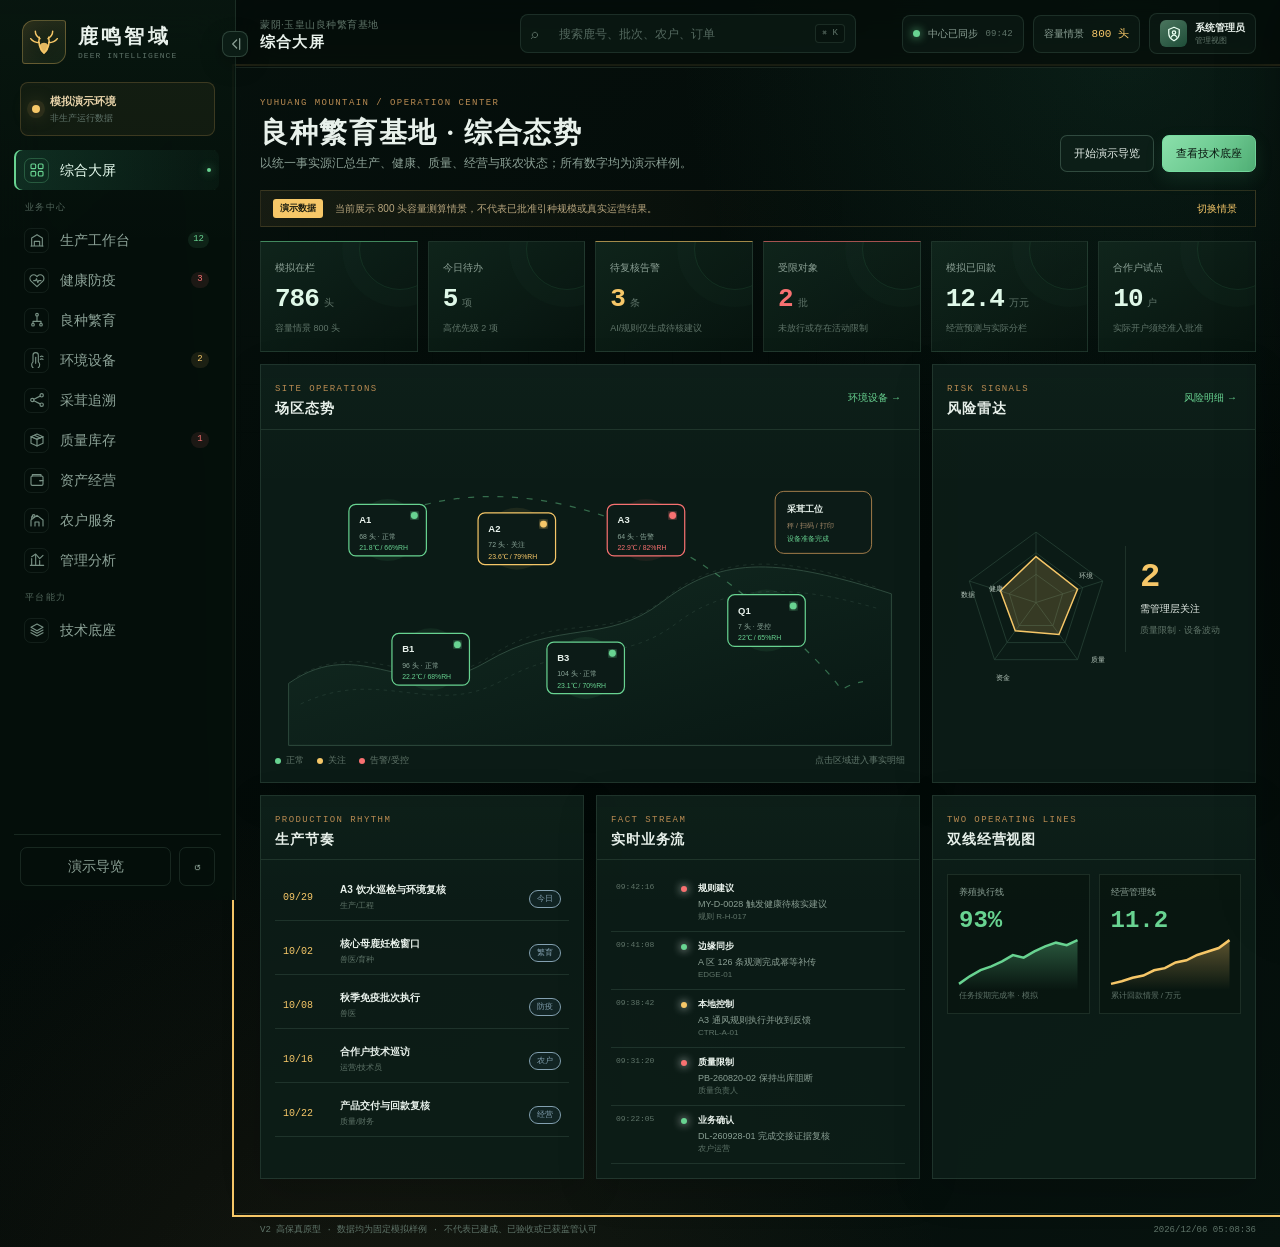
==== index.html @ 14a1ee3b "prototype" ====
<!DOCTYPE html>
<html lang="zh-CN">
<head>
  <meta charset="UTF-8">
  <meta name="viewport" content="width=device-width, initial-scale=1.0">
  <meta name="theme-color" content="#07110f">
  <title>鹿鸣智域｜梅花鹿智慧养殖演示平台</title>
  <link rel="stylesheet" href="css/style.css">
</head>
<body>
  <a class="skip-link" href="#app-main">跳到主要内容</a>
  <div class="app-shell">
    <aside class="sidebar" id="sidebar" aria-label="主导航">
      <div class="brand">
        <div class="brand-mark" aria-hidden="true">
          <svg viewBox="0 0 48 48">
            <path d="M24 41c7-8 9-16 7-24M24 41c-7-8-9-16-7-24M18 19c-5-3-7-7-7-11M17 25c-6 0-10-2-13-6M30 19c5-3 7-7 7-11M31 25c6 0 10-2 13-6" fill="none" stroke="currentColor" stroke-width="2.2" stroke-linecap="round"/>
            <path d="M18 28c2-4 10-4 12 0 2 5-1 11-6 13-5-2-8-8-6-13Z" fill="currentColor" opacity=".9"/>
          </svg>
        </div>
        <div>
          <strong>鹿鸣智域</strong>
          <span>DEER INTELLIGENCE</span>
        </div>
      </div>
      <button class="sidebar-collapse" data-action="toggle-sidebar" aria-label="收起导航栏" title="收起导航栏" aria-pressed="false">
        <svg viewBox="0 0 24 24" aria-hidden="true"><path d="m14.5 6-6 6 6 6"/><path d="M19 4v16"/></svg>
      </button>

      <div class="demo-stamp">
        <i></i>
        <div><b>模拟演示环境</b><span>非生产运行数据</span></div>
      </div>

      <nav class="nav-list" id="nav-list">
        <button class="nav-item active" data-view="dashboard" title="综合大屏">
          <span class="nav-icon"><svg viewBox="0 0 24 24" aria-hidden="true"><rect x="3" y="3" width="7" height="7" rx="1.5"/><rect x="14" y="3" width="7" height="7" rx="1.5"/><rect x="3" y="14" width="7" height="7" rx="1.5"/><rect x="14" y="14" width="7" height="7" rx="1.5"/></svg></span><span>综合大屏</span>
        </button>
        <div class="nav-section">业务中心</div>
        <button class="nav-item" data-view="production" title="生产工作台"><span class="nav-icon"><svg viewBox="0 0 24 24" aria-hidden="true"><path d="M4 21V9l8-5 8 5v12"/><path d="M8 21v-7h8v7M3 21h18"/></svg></span><span>生产工作台</span><em>12</em></button>
        <button class="nav-item" data-view="health" title="健康防疫"><span class="nav-icon"><svg viewBox="0 0 24 24" aria-hidden="true"><path d="M20.8 5.8a5.5 5.5 0 0 0-7.8 0L12 6.9l-1.1-1.1a5.5 5.5 0 0 0-7.8 7.8L12 22l8.8-8.4a5.5 5.5 0 0 0 0-7.8Z"/><path d="M7 13h3l1.2-3 2 6 1.2-3H18"/></svg></span><span>健康防疫</span><em class="danger">3</em></button>
        <button class="nav-item" data-view="breeding" title="良种繁育"><span class="nav-icon"><svg viewBox="0 0 24 24" aria-hidden="true"><circle cx="12" cy="4" r="2"/><circle cx="6" cy="19" r="2"/><circle cx="18" cy="19" r="2"/><path d="M12 6v5M6 17v-3h12v3M12 11v3"/></svg></span><span>良种繁育</span></button>
        <button class="nav-item" data-view="environment" title="环境设备"><span class="nav-icon"><svg viewBox="0 0 24 24" aria-hidden="true"><path d="M14 14.8V5a4 4 0 0 0-8 0v9.8a6 6 0 1 0 8 0Z"/><path d="M10 8v9"/><path d="M17 7c1.3-1 2.7-1 4 0M17 11c1.3-1 2.7-1 4 0"/></svg></span><span>环境设备</span><em class="warn">2</em></button>
        <button class="nav-item" data-view="trace" title="采茸追溯"><span class="nav-icon"><svg viewBox="0 0 24 24" aria-hidden="true"><circle cx="5" cy="12" r="2.5"/><circle cx="19" cy="5" r="2.5"/><circle cx="19" cy="19" r="2.5"/><path d="m7.3 10.8 9.4-4.6M7.3 13.2l9.4 4.6"/></svg></span><span>采茸追溯</span></button>
        <button class="nav-item" data-view="quality" title="质量库存"><span class="nav-icon"><svg viewBox="0 0 24 24" aria-hidden="true"><path d="m3 7 9-4 9 4-9 4-9-4Z"/><path d="m3 7 9 4 9-4v10l-9 4-9-4V7Z"/><path d="M12 11v10M8 5l9 4"/></svg></span><span>质量库存</span><em class="danger">1</em></button>
        <button class="nav-item" data-view="assets" title="资产经营"><span class="nav-icon"><svg viewBox="0 0 24 24" aria-hidden="true"><rect x="3" y="6" width="18" height="14" rx="2"/><path d="M16 13h5M5 6V4h13v2"/><circle cx="17" cy="13" r=".8" fill="currentColor" stroke="none"/></svg></span><span>资产经营</span></button>
        <button class="nav-item" data-view="farmers" title="农户服务"><span class="nav-icon"><svg viewBox="0 0 24 24" aria-hidden="true"><path d="M3 21v-9l9-7 9 7v9"/><path d="M9 21v-6h6v6"/><circle cx="7" cy="6" r="2"/><path d="M4 10V8c0-1.1.9-2 2-2"/></svg></span><span>农户服务</span></button>
        <button class="nav-item" data-view="analytics" title="管理分析"><span class="nav-icon"><svg viewBox="0 0 24 24" aria-hidden="true"><path d="M4 20V10M10 20V4M16 20v-7M22 20H2"/><path d="m4 7 6-4 6 7 5-5"/></svg></span><span>管理分析</span></button>
        <div class="nav-section">平台能力</div>
        <button class="nav-item" data-view="foundation" title="技术底座"><span class="nav-icon"><svg viewBox="0 0 24 24" aria-hidden="true"><path d="m12 3 9 5-9 5-9-5 9-5Z"/><path d="m3 12 9 5 9-5M3 16l9 5 9-5"/></svg></span><span>技术底座</span></button>
      </nav>

      <div class="sidebar-foot">
        <button class="ghost-button" data-action="tour">演示导览</button>
        <button class="icon-button" data-action="reset" title="重置演示数据" aria-label="重置演示数据">↺</button>
      </div>
    </aside>

    <div class="app-body">
      <header class="topbar">
        <div class="topbar-left">
          <button class="menu-button" id="menu-button" aria-label="打开导航" aria-expanded="false">☰</button>
          <div class="breadcrumb">
            <span>蒙阴·玉皇山良种繁育基地</span>
            <b id="current-title">综合大屏</b>
          </div>
        </div>
        <div class="topbar-center">
          <label class="global-search">
            <span aria-hidden="true">⌕</span>
            <input id="global-search" type="search" placeholder="搜索鹿号、批次、农户、订单" autocomplete="off">
            <kbd>⌘ K</kbd>
          </label>
          <div class="search-results" id="search-results" hidden></div>
        </div>
        <div class="topbar-right">
          <button class="sync-pill" data-action="sync-detail">
            <i></i><span>中心已同步</span><small>09:42</small>
          </button>
          <button class="scenario-switch" data-action="scenario">
            <span>容量情景</span><b id="scenario-label">800 头</b>
          </button>
          <button class="profile" data-action="profile" aria-label="当前用户：系统管理员">
            <span><svg viewBox="0 0 24 24" aria-hidden="true"><path d="M12 3 5 6v5c0 4.6 2.8 8 7 10 4.2-2 7-5.4 7-10V6l-7-3Z"/><circle cx="12" cy="10" r="2.2"/><path d="M8.5 16c.7-1.6 1.9-2.4 3.5-2.4s2.8.8 3.5 2.4"/></svg></span><div><b>系统管理员</b><small>管理视图</small></div>
          </button>
        </div>
      </header>

      <main id="app-main" class="main-content" tabindex="-1"></main>
      <footer class="app-footer">
        <span>V2 高保真原型 · 数据均为固定模拟样例 · 不代表已建成、已验收或已获监管认可</span>
        <span id="clock">2026-09-29 09:42:18</span>
      </footer>
    </div>
  </div>

  <div class="scrim" id="scrim" hidden></div>
  <aside class="drawer" id="drawer" aria-hidden="true" aria-label="详情面板">
    <div class="drawer-head">
      <div><span id="drawer-kicker">详情</span><h2 id="drawer-title">业务详情</h2></div>
      <button class="close-button" data-action="close-drawer" aria-label="关闭详情">×</button>
    </div>
    <div class="drawer-body" id="drawer-body"></div>
  </aside>

  <div class="modal-wrap" id="modal" hidden aria-hidden="true">
    <section class="modal" role="dialog" aria-modal="true" aria-labelledby="modal-title">
      <div class="modal-head">
        <div><span id="modal-kicker">确认操作</span><h2 id="modal-title">操作确认</h2></div>
        <button class="close-button" data-action="close-modal" aria-label="关闭对话框">×</button>
      </div>
      <div class="modal-body" id="modal-body"></div>
      <div class="modal-actions" id="modal-actions"></div>
    </section>
  </div>

  <div class="toast-region" id="toast-region" aria-live="polite"></div>

  <script src="js/data.js"></script>
  <script src="js/views.js"></script>
  <script src="js/main.js"></script>
</body>
</html>
---- css/style.css ----
:root {
  --bg: #06100d;
  --bg-deep: #030a08;
  --sidebar: #081510;
  --surface: rgba(13, 30, 24, .88);
  --surface-2: rgba(17, 38, 30, .74);
  --surface-3: #12291f;
  --line: rgba(133, 174, 151, .16);
  --line-strong: rgba(133, 174, 151, .3);
  --text: #e8f1eb;
  --muted: #8ba095;
  --dim: #5f7469;
  --green: #68d391;
  --green-2: #2f8b67;
  --mint: #a7f3d0;
  --gold: #f6c768;
  --copper: #b98b52;
  --red: #f87171;
  --blue: #60a5fa;
  --shadow: 0 22px 60px rgba(0, 0, 0, .3);
  --font: "Noto Sans SC", "PingFang SC", "Microsoft YaHei", sans-serif;
  --display: "STKaiti", "KaiTi", "Noto Serif SC", serif;
  --mono: "SFMono-Regular", Consolas, "Liberation Mono", monospace;
}

* { box-sizing: border-box; }
[hidden] { display: none !important; }
html { color-scheme: dark; scroll-behavior: smooth; }
body {
  margin: 0;
  min-width: 320px;
  min-height: 100vh;
  overflow-x: hidden;
  background:
    radial-gradient(circle at 88% 4%, rgba(47, 139, 103, .14), transparent 28rem),
    radial-gradient(circle at 30% 110%, rgba(185, 139, 82, .1), transparent 36rem),
    linear-gradient(140deg, #06110d, var(--bg-deep) 58%, #07130f);
  color: var(--text);
  font: 14px/1.5 var(--font);
}
body::before {
  content: "";
  position: fixed;
  inset: 0;
  z-index: -1;
  pointer-events: none;
  opacity: .32;
  background-image:
    linear-gradient(rgba(133, 174, 151, .035) 1px, transparent 1px),
    linear-gradient(90deg, rgba(133, 174, 151, .035) 1px, transparent 1px);
  background-size: 48px 48px;
  mask-image: linear-gradient(to bottom, #000, transparent 85%);
}
button, input { font: inherit; }
button { color: inherit; }
button:focus-visible, input:focus-visible, [tabindex]:focus-visible {
  outline: 2px solid var(--gold);
  outline-offset: 2px;
}
::-webkit-scrollbar { width: 9px; height: 9px; }
::-webkit-scrollbar-thumb { background: #29463a; border: 2px solid #0a1813; border-radius: 999px; }
::-webkit-scrollbar-track { background: transparent; }
.skip-link {
  position: fixed;
  top: -60px;
  left: 16px;
  z-index: 200;
  padding: 10px 14px;
  background: var(--gold);
  color: #142015;
  border-radius: 7px;
}
.skip-link:focus { top: 12px; }

.app-shell {
  display: grid;
  grid-template-columns: 236px minmax(0, 1fr);
  min-height: 100vh;
  transition: grid-template-columns .3s cubic-bezier(.2, .8, .2, 1);
}
.app-shell.sidebar-collapsed { grid-template-columns: 76px minmax(0, 1fr); }
.sidebar {
  position: sticky;
  top: 0;
  height: 100vh;
  z-index: 50;
  display: flex;
  flex-direction: column;
  padding: 20px 14px 14px;
  border-right: 1px solid var(--line);
  background:
    linear-gradient(180deg, rgba(104, 211, 145, .035), transparent 28%),
    rgba(5, 15, 11, .94);
  backdrop-filter: blur(22px);
}
.sidebar-collapse {
  position: absolute;
  top: 31px;
  right: -13px;
  z-index: 2;
  width: 26px;
  height: 26px;
  display: grid;
  place-items: center;
  padding: 0;
  border: 1px solid rgba(133, 174, 151, .28);
  border-radius: 8px;
  background: #0b1c15;
  color: var(--muted);
  cursor: pointer;
  box-shadow: 0 8px 22px rgba(0, 0, 0, .28);
  transition: color .2s ease, border-color .2s ease, transform .3s ease, background .2s ease;
}
.sidebar-collapse:hover { color: var(--green); border-color: rgba(104, 211, 145, .52); background: #10271d; }
.sidebar-collapse svg { width: 16px; height: 16px; fill: none; stroke: currentColor; stroke-width: 1.8; stroke-linecap: round; stroke-linejoin: round; }
.sidebar-collapsed .sidebar-collapse { transform: rotate(180deg); }
.brand { display: flex; align-items: center; gap: 12px; padding: 0 8px 18px; }
.brand-mark {
  width: 44px;
  height: 44px;
  display: grid;
  place-items: center;
  color: var(--gold);
  border: 1px solid rgba(246, 199, 104, .32);
  border-radius: 12px 3px 12px 3px;
  background: linear-gradient(145deg, rgba(246, 199, 104, .12), rgba(104, 211, 145, .05));
  box-shadow: inset 0 0 24px rgba(246, 199, 104, .05);
}
.brand-mark svg { width: 32px; height: 32px; }
.brand strong { display: block; font: 700 20px/1.1 var(--display); letter-spacing: .16em; }
.brand span { display: block; margin-top: 5px; color: var(--dim); font: 8px/1 var(--mono); letter-spacing: .13em; }
.demo-stamp {
  display: flex;
  align-items: center;
  gap: 10px;
  margin: 0 6px 14px;
  padding: 10px 11px;
  border: 1px solid rgba(246, 199, 104, .18);
  border-radius: 8px;
  background: rgba(246, 199, 104, .05);
}
.demo-stamp i {
  width: 8px; height: 8px; border-radius: 50%; background: var(--gold);
  box-shadow: 0 0 0 5px rgba(246, 199, 104, .08), 0 0 18px rgba(246, 199, 104, .5);
  animation: breathe 2.6s ease-in-out infinite;
}
.demo-stamp b, .demo-stamp span { display: block; }
.demo-stamp b { color: #e8d4aa; font-size: 11px; }
.demo-stamp span { margin-top: 2px; color: var(--dim); font-size: 9px; }
.nav-list { min-height: 0; overflow-y: auto; padding-right: 2px; }
.nav-section {
  margin: 14px 11px 7px;
  color: #52675c;
  font: 9px/1 var(--mono);
  letter-spacing: .15em;
  text-transform: uppercase;
}
.nav-item {
  position: relative;
  width: 100%;
  min-height: 40px;
  display: grid;
  grid-template-columns: 28px 1fr auto;
  align-items: center;
  gap: 8px;
  padding: 7px 10px;
  border: 0;
  border-radius: 7px;
  background: transparent;
  color: #8da398;
  text-align: left;
  cursor: pointer;
  transition: .22s ease;
}
.nav-item:hover { color: var(--text); background: rgba(104, 211, 145, .055); transform: translateX(2px); }
.nav-item.active {
  color: #eafff2;
  background: linear-gradient(90deg, rgba(47, 139, 103, .24), rgba(47, 139, 103, .06));
  box-shadow: inset 2px 0 var(--green);
}
.nav-item.active::after {
  content: "";
  position: absolute;
  right: 8px;
  width: 4px; height: 4px; border-radius: 50%;
  background: var(--green);
  box-shadow: 0 0 10px var(--green);
}
.nav-icon {
  width: 25px; height: 25px;
  display: grid; place-items: center;
  border: 1px solid rgba(133, 174, 151, .11);
  border-radius: 7px;
  color: #789185;
  font: 11px/1 var(--display);
}
.nav-icon svg {
  width: 16px;
  height: 16px;
  fill: none;
  stroke: currentColor;
  stroke-width: 1.7;
  stroke-linecap: round;
  stroke-linejoin: round;
}
.nav-item.active .nav-icon { color: var(--green); border-color: rgba(104, 211, 145, .28); }
.nav-item em {
  min-width: 18px;
  padding: 1px 5px;
  border-radius: 999px;
  background: rgba(104, 211, 145, .1);
  color: var(--green);
  font: 9px/1.5 var(--mono);
  text-align: center;
}
.nav-item em.warn { color: var(--gold); background: rgba(246, 199, 104, .1); }
.nav-item em.danger { color: var(--red); background: rgba(248, 113, 113, .1); }
.sidebar-foot { display: flex; gap: 8px; margin-top: auto; padding: 12px 6px 0; border-top: 1px solid var(--line); }
.ghost-button, .icon-button, .secondary-button, .primary-button, .filter-button, .blocked-button {
  border-radius: 7px;
  cursor: pointer;
  transition: .2s ease;
}
.ghost-button { flex: 1; padding: 8px 10px; border: 1px solid var(--line); background: transparent; color: var(--muted); }
.icon-button { width: 36px; border: 1px solid var(--line); background: transparent; color: var(--muted); }
.ghost-button:hover, .icon-button:hover { color: var(--text); border-color: var(--line-strong); background: rgba(104, 211, 145, .05); }

.sidebar-collapsed .sidebar { padding-inline: 12px; }
.sidebar-collapsed .brand { justify-content: center; padding-inline: 0; }
.sidebar-collapsed .brand > div:last-child,
.sidebar-collapsed .demo-stamp > div,
.sidebar-collapsed .nav-section,
.sidebar-collapsed .nav-item > span:not(.nav-icon),
.sidebar-collapsed .nav-item em,
.sidebar-collapsed .sidebar-foot .ghost-button { display: none; }
.sidebar-collapsed .brand-mark { width: 42px; height: 42px; }
.sidebar-collapsed .demo-stamp { justify-content: center; margin-inline: 4px; padding-inline: 0; }
.sidebar-collapsed .nav-list { padding-right: 0; }
.sidebar-collapsed .nav-item {
  display: flex;
  justify-content: center;
  width: 42px;
  margin: 4px auto;
  padding: 7px;
}
.sidebar-collapsed .nav-item:hover { transform: none; }
.sidebar-collapsed .nav-item.active::after { right: 3px; }
.sidebar-collapsed .sidebar-foot { justify-content: center; padding-inline: 0; }
.sidebar-collapsed .sidebar-foot .icon-button { flex: 0 0 36px; }

.app-body { min-width: 0; display: flex; flex-direction: column; min-height: 100vh; }
.topbar {
  position: sticky;
  top: 0;
  z-index: 40;
  height: 68px;
  display: grid;
  grid-template-columns: minmax(240px, 1fr) minmax(280px, 480px) minmax(380px, 1fr);
  align-items: center;
  gap: 20px;
  padding: 0 24px;
  border-bottom: 1px solid var(--line);
  background: rgba(4, 13, 9, .82);
  backdrop-filter: blur(20px);
}
.topbar-left, .topbar-right { display: flex; align-items: center; }
.topbar-right { justify-content: flex-end; gap: 9px; }
.menu-button { display: none; border: 0; background: transparent; font-size: 20px; }
.breadcrumb span, .breadcrumb b { display: block; }
.breadcrumb span { color: var(--dim); font-size: 10px; letter-spacing: .05em; }
.breadcrumb b { margin-top: 3px; font: 700 15px/1 var(--display); letter-spacing: .08em; }
.topbar-center { position: relative; }
.global-search {
  display: grid;
  grid-template-columns: 18px 1fr auto;
  align-items: center;
  gap: 8px;
  padding: 8px 10px;
  border: 1px solid var(--line);
  border-radius: 8px;
  background: rgba(13, 30, 24, .66);
  color: var(--dim);
}
.global-search:focus-within { border-color: rgba(104, 211, 145, .45); box-shadow: 0 0 0 3px rgba(104, 211, 145, .05); }
.global-search input { min-width: 0; border: 0; outline: 0; background: transparent; color: var(--text); font-size: 12px; }
.global-search input::placeholder { color: #53685e; }
kbd { padding: 2px 6px; border: 1px solid var(--line); border-radius: 4px; color: var(--dim); background: rgba(0, 0, 0, .14); font: 9px/1.4 var(--mono); }
.search-results {
  position: absolute;
  top: calc(100% + 9px);
  left: 0; right: 0;
  z-index: 80;
  padding: 7px;
  border: 1px solid var(--line-strong);
  border-radius: 9px;
  background: rgba(6, 17, 13, .98);
  box-shadow: var(--shadow);
}
.search-results button {
  width: 100%; display: flex; justify-content: space-between; gap: 10px;
  padding: 9px 10px; border: 0; border-radius: 6px; background: transparent; color: var(--muted); text-align: left; cursor: pointer;
}
.search-results button:hover { background: rgba(104, 211, 145, .07); color: var(--text); }
.search-results small { color: var(--dim); }
.sync-pill, .scenario-switch, .profile {
  display: flex; align-items: center; gap: 8px;
  min-height: 38px; padding: 6px 10px;
  border: 1px solid var(--line); border-radius: 8px; background: rgba(13, 30, 24, .62); cursor: pointer;
}
.sync-pill i { width: 7px; height: 7px; border-radius: 50%; background: var(--green); box-shadow: 0 0 10px var(--green); }
.sync-pill span, .scenario-switch span { color: var(--muted); font-size: 10px; }
.sync-pill small { color: var(--dim); font: 9px var(--mono); }
.scenario-switch b { color: var(--gold); font: 11px var(--mono); }
.profile > span {
  width: 27px; height: 27px; display: grid; place-items: center;
  border-radius: 6px; background: linear-gradient(145deg, #4b755e, #1e4d38); color: #eafff2; font: 12px var(--display);
}
.profile > span svg {
  width: 18px; height: 18px; fill: none; stroke: currentColor; stroke-width: 1.7; stroke-linecap: round; stroke-linejoin: round;
}
.profile b, .profile small { display: block; text-align: left; }
.profile b { font-size: 10px; }
.profile small { color: var(--dim); font-size: 8px; }

.main-content { width: 100%; max-width: 1680px; margin: 0 auto; flex: 1; padding: 22px 24px 34px; }
.app-footer {
  display: flex; justify-content: space-between; gap: 20px;
  padding: 10px 24px; border-top: 1px solid var(--line);
  color: var(--dim); font: 9px/1.4 var(--mono);
}
.page-head {
  display: flex; justify-content: space-between; align-items: flex-end; gap: 20px;
  margin-bottom: 18px;
}
.eyebrow, .panel-head span {
  color: var(--copper);
  font: 9px/1 var(--mono);
  letter-spacing: .16em;
  text-transform: uppercase;
}
.page-head h1 { margin: 7px 0 5px; font: 700 28px/1.1 var(--display); letter-spacing: .06em; }
.page-head p { max-width: 790px; margin: 0; color: var(--muted); font-size: 12px; }
.page-actions { display: flex; gap: 8px; flex-shrink: 0; }
.primary-button, .secondary-button { padding: 9px 13px; font-size: 11px; }
.primary-button { border: 1px solid #76dda0; color: #07130d; background: linear-gradient(135deg, #8be0ab, #54b77b); box-shadow: 0 7px 18px rgba(84, 183, 123, .13); }
.primary-button:hover { transform: translateY(-1px); box-shadow: 0 10px 24px rgba(84, 183, 123, .22); }
.secondary-button { border: 1px solid var(--line-strong); color: var(--text); background: rgba(15, 34, 27, .7); }
.secondary-button:hover { border-color: rgba(246, 199, 104, .35); color: var(--gold); }
.notice-banner {
  display: flex; align-items: center; gap: 12px;
  margin-bottom: 14px; padding: 8px 12px;
  border: 1px solid rgba(246, 199, 104, .16);
  background: linear-gradient(90deg, rgba(246, 199, 104, .075), transparent 60%);
}
.notice-banner > span { padding: 3px 7px; color: #1b1d11; background: var(--gold); border-radius: 3px; font-size: 9px; font-weight: 700; }
.notice-banner p { flex: 1; margin: 0; color: #b9a77f; font-size: 10px; }
.notice-banner button { border: 0; background: transparent; color: var(--gold); font-size: 10px; cursor: pointer; }

.metric-grid { display: grid; grid-template-columns: repeat(6, minmax(0, 1fr)); gap: 10px; margin-bottom: 12px; }
.metric-grid.compact { grid-template-columns: repeat(4, minmax(0, 1fr)); }
.metric {
  position: relative; min-height: 105px; padding: 14px;
  overflow: hidden; border: 1px solid var(--line); background: linear-gradient(145deg, rgba(18, 41, 31, .83), rgba(8, 22, 16, .78));
}
.metric::after {
  content: ""; position: absolute; width: 80px; height: 80px; right: -24px; top: -34px;
  border: 1px solid rgba(104, 211, 145, .1); border-radius: 50%;
  box-shadow: 0 0 0 17px rgba(104, 211, 145, .02);
}
.metric > span { color: var(--muted); font-size: 10px; }
.metric > div { display: flex; align-items: baseline; gap: 5px; margin: 9px 0 4px; }
.metric b { color: #dff8e8; font: 700 26px/1 var(--mono); letter-spacing: -.04em; }
.metric em { color: var(--dim); font-size: 10px; font-style: normal; }
.metric small { color: var(--dim); font-size: 9px; }
.metric.accent { border-top-color: rgba(104, 211, 145, .6); }
.metric.warning { border-top-color: rgba(246, 199, 104, .65); }
.metric.warning b { color: var(--gold); }
.metric.danger { border-top-color: rgba(248, 113, 113, .65); }
.metric.danger b { color: var(--red); }

.dashboard-grid, .content-grid, .analysis-grid, .workbench-grid {
  display: grid;
  grid-template-columns: repeat(12, minmax(0, 1fr));
  gap: 12px;
}
.lower { margin-top: 12px; }
.span-4 { grid-column: span 4; }
.span-5 { grid-column: span 5; }
.span-6 { grid-column: span 6; }
.span-7 { grid-column: span 7; }
.span-8 { grid-column: span 8; }
.span-12 { grid-column: span 12; }
.panel {
  min-width: 0;
  border: 1px solid var(--line);
  background:
    linear-gradient(180deg, rgba(104, 211, 145, .018), transparent 30%),
    var(--surface);
  box-shadow: 0 12px 38px rgba(0, 0, 0, .16);
}
.panel-head {
  min-height: 54px;
  display: flex; align-items: center; justify-content: space-between; gap: 16px;
  padding: 11px 14px;
  border-bottom: 1px solid var(--line);
}
.panel-head h2 { margin: 4px 0 0; font: 700 14px/1.2 var(--display); letter-spacing: .06em; }
.panel-body { min-width: 0; padding: 14px; }
.text-button { padding: 2px 4px; border: 0; background: transparent; color: var(--green); font-size: 10px; cursor: pointer; white-space: nowrap; }
.text-button:hover { color: var(--mint); }
.filter-button { padding: 5px 9px; border: 1px solid var(--line); background: transparent; color: var(--muted); font-size: 9px; }
.filter-button.active { color: var(--green); border-color: rgba(104, 211, 145, .34); background: rgba(104, 211, 145, .06); }

.site-map { position: relative; }
.site-map svg { width: 100%; height: 310px; display: block; }
.contour { fill: none; stroke: rgba(133, 174, 151, .16); stroke-width: 1; stroke-dasharray: 4 5; }
.data-route { fill: none; stroke: rgba(104, 211, 145, .45); stroke-width: 1.4; stroke-dasharray: 7 10; animation: dash 8s linear infinite; }
.map-node { cursor: pointer; }
.map-node rect { transition: .2s ease; }
.map-node:hover rect, .map-node:focus rect { fill: #173226; stroke-width: 2; transform: translateY(-2px); transform-box: fill-box; transform-origin: center; }
.map-legend { display: flex; align-items: center; gap: 13px; color: var(--dim); font-size: 9px; }
.map-legend span { display: flex; align-items: center; gap: 5px; }
.map-legend em { margin-left: auto; color: #60776c; font-style: normal; }
.dot { width: 6px; height: 6px; border-radius: 50%; }
.dot.ok { background: var(--green); } .dot.warn { background: var(--gold); } .dot.bad { background: var(--red); }
.pulse-ring { animation: svgPulse 1.8s ease-in-out infinite; }
.radar-wrap {
  min-height: 310px;
  display: grid;
  grid-template-columns: minmax(0, 1fr) 116px;
  align-items: center;
  cursor: crosshair;
}
.radar-wrap svg { width: 100%; max-height: 250px; overflow: visible; }
.radar-grid { transition: stroke .35s ease, opacity .35s ease; }
.radar-shape {
  transform-box: view-box;
  transform-origin: 0 0;
  animation: radarIn 1.2s cubic-bezier(.2,.8,.2,1);
  transition: transform .4s cubic-bezier(.2,.8,.2,1), fill .35s ease, stroke .35s ease, filter .35s ease;
}
.radar-vertex {
  fill: #f6c768;
  stroke: #10261d;
  stroke-width: 2;
  opacity: 0;
  transform-box: fill-box;
  transform-origin: center;
  transition: opacity .2s ease, transform .35s cubic-bezier(.2,.8,.2,1), filter .35s ease;
}
.risk-summary { padding: 14px; border-left: 1px solid var(--line); transition: transform .35s ease, background .35s ease; }
.risk-summary b { display: block; color: var(--gold); font: 700 34px/1 var(--mono); }
.risk-summary span, .risk-summary small { display: block; }
.risk-summary span { margin-top: 7px; color: var(--text); font-size: 10px; }
.risk-summary small { margin-top: 7px; color: var(--dim); font-size: 9px; line-height: 1.6; }
.radar-wrap:hover .radar-grid { stroke: #3d6956; }
.radar-wrap:hover .radar-shape {
  transform: scale(1.055);
  fill: rgba(246, 199, 104, .28);
  stroke: #ffe19a;
  filter: drop-shadow(0 0 9px rgba(246, 199, 104, .48));
}
.radar-wrap:hover .radar-vertex { opacity: 1; transform: scale(1.35); filter: drop-shadow(0 0 5px #f6c768); }
.radar-wrap:hover .radar-vertex:nth-of-type(2) { transition-delay: .04s; }
.radar-wrap:hover .radar-vertex:nth-of-type(3) { transition-delay: .08s; }
.radar-wrap:hover .radar-vertex:nth-of-type(4) { transition-delay: .12s; }
.radar-wrap:hover .radar-vertex:nth-of-type(5) { transition-delay: .16s; }
.radar-wrap:hover .risk-summary { transform: translateX(3px); background: linear-gradient(90deg, rgba(246,199,104,.05), transparent); }
.radar-wrap:hover .risk-summary b { text-shadow: 0 0 18px rgba(246, 199, 104, .35); }
.calendar-list { display: grid; gap: 7px; }
.calendar-list button {
  display: grid; grid-template-columns: 48px 1fr auto; align-items: center; gap: 9px;
  padding: 8px; border: 0; border-bottom: 1px solid var(--line); background: transparent; color: inherit; text-align: left; cursor: pointer;
}
.calendar-list button:hover { background: rgba(104, 211, 145, .035); }
.calendar-list time { color: var(--gold); font: 10px var(--mono); }
.calendar-list b, .calendar-list span { display: block; }
.calendar-list b { font-size: 10px; }
.calendar-list span { margin-top: 3px; color: var(--dim); font-size: 8px; }
.event-stream { display: grid; }
.event-stream button {
  display: grid; grid-template-columns: 56px 8px 1fr; gap: 9px; align-items: start;
  padding: 8px 5px; border: 0; border-bottom: 1px solid var(--line); background: transparent; color: inherit; text-align: left; cursor: pointer;
}
.event-stream button:hover { background: rgba(104, 211, 145, .035); }
.event-stream time { color: var(--dim); font: 8px var(--mono); }
.event-stream i { width: 6px; height: 6px; margin-top: 4px; border-radius: 50%; background: var(--blue); box-shadow: 0 0 8px currentColor; }
.event-stream i.ok { background: var(--green); } .event-stream i.warn { background: var(--gold); } .event-stream i.danger { background: var(--red); }
.event-stream b, .event-stream span, .event-stream small { display: block; }
.event-stream b { font-size: 9px; }
.event-stream span { margin-top: 2px; color: var(--muted); font-size: 9px; }
.event-stream small { color: var(--dim); font-size: 8px; }
.dual-track { display: grid; grid-template-columns: 1fr 1fr; gap: 9px; }
.dual-track button { position: relative; min-width: 0; padding: 11px; overflow: hidden; border: 1px solid var(--line); background: rgba(5, 16, 11, .45); color: inherit; text-align: left; cursor: pointer; }
.dual-track span, .dual-track small { display: block; }
.dual-track span { color: var(--muted); font-size: 9px; }
.dual-track b { display: block; margin-top: 7px; color: var(--green); font: 700 24px var(--mono); }
.dual-track small { color: var(--dim); font-size: 8px; }
.spark { width: 100%; height: 56px; display: block; overflow: visible; }
.spark polyline { stroke-dasharray: 500; stroke-dashoffset: 500; animation: draw 1.8s ease forwards; }

.badge { display: inline-flex; align-items: center; padding: 2px 7px; border-radius: 999px; font-size: 8px; white-space: nowrap; border: 1px solid currentColor; }
.badge.success { color: var(--green); background: rgba(104, 211, 145, .07); }
.badge.warning { color: var(--gold); background: rgba(246, 199, 104, .07); }
.badge.danger { color: var(--red); background: rgba(248, 113, 113, .07); }
.badge.neutral { color: #83a0b0; background: rgba(96, 165, 250, .06); }
.progress { width: 100%; height: 3px; margin-top: 6px; overflow: hidden; background: #1b3429; }
.progress i { display: block; height: 100%; background: linear-gradient(90deg, var(--green-2), var(--green)); }
.task-list { display: grid; gap: 7px; }
.task-row { display: grid; grid-template-columns: 4px 1fr auto auto; gap: 9px; align-items: center; padding: 8px 7px; border-bottom: 1px solid var(--line); }
.task-row > i { width: 3px; height: 28px; background: var(--green); }
.task-row > i.warning { background: var(--gold); } .task-row > i.danger { background: var(--red); }
.task-row b, .task-row span { display: block; }
.task-row b { font-size: 10px; }
.task-row span { margin-top: 2px; color: var(--dim); font-size: 8px; }
.split-summary, .evidence-grid, .resilience-grid { display: grid; grid-template-columns: repeat(3, 1fr); gap: 10px; }
.split-summary > div, .evidence-grid > div, .resilience-grid > div { padding: 13px; border-left: 2px solid var(--green); background: rgba(104, 211, 145, .035); }
.split-summary span, .split-summary b, .split-summary small, .evidence-grid b, .evidence-grid span, .resilience-grid b, .resilience-grid span { display: block; }
.split-summary span, .evidence-grid span, .resilience-grid span { color: var(--muted); font-size: 9px; }
.split-summary b, .evidence-grid b, .resilience-grid b { margin: 6px 0; font: 700 18px var(--mono); }
.split-summary small { color: var(--dim); font-size: 8px; }

.table-wrap { max-width: 100%; overflow-x: auto; }
table { width: 100%; min-width: 760px; border-collapse: collapse; }
th { padding: 9px 10px; border-bottom: 1px solid var(--line-strong); color: var(--dim); font: 8px/1.2 var(--mono); letter-spacing: .06em; text-align: left; text-transform: uppercase; }
td { padding: 10px; border-bottom: 1px solid var(--line); color: #b7c8be; font-size: 10px; vertical-align: middle; }
tbody tr { transition: .16s ease; }
tbody tr:hover { background: rgba(104, 211, 145, .035); }
td b { color: var(--text); }
.row-action { width: 62px; text-align: right; }
.identity { display: flex; align-items: center; gap: 8px; }
.identity > i { width: 28px; height: 28px; display: grid; place-items: center; border-radius: 50%; background: #1b3e2e; color: var(--green); font: 9px var(--mono); font-style: normal; }
.identity b, .identity span { display: block; }
.identity span { margin-top: 2px; color: var(--dim); font-size: 8px; }
.mono { font-family: var(--mono); }
.inline-search input { width: 150px; padding: 6px 8px; border: 1px solid var(--line); outline: 0; border-radius: 6px; background: rgba(0,0,0,.15); color: var(--text); font-size: 9px; }

.alert-list { display: grid; gap: 8px; }
.alert-card {
  width: 100%; padding: 10px; border: 1px solid var(--line); border-left-width: 3px; background: rgba(5, 16, 11, .4); color: inherit; text-align: left; cursor: pointer;
}
.alert-card.success { border-left-color: var(--green); } .alert-card.warning { border-left-color: var(--gold); } .alert-card.danger { border-left-color: var(--red); }
.alert-card:hover, .alert-card.selected { background: rgba(104, 211, 145, .055); border-color: var(--line-strong); }
.alert-card > div { display: flex; justify-content: space-between; align-items: center; }
.alert-card > div span { color: var(--dim); font: 8px var(--mono); }
.alert-card b, .alert-card p, .alert-card small { display: block; }
.alert-card b { margin-top: 7px; font-size: 10px; }
.alert-card p { margin: 4px 0; color: var(--muted); font-size: 9px; }
.alert-card small { color: var(--dim); font-size: 8px; }
.workflow-board { min-height: 345px; display: grid; grid-template-columns: repeat(4, minmax(130px, 1fr)); gap: 8px; overflow-x: auto; }
.workflow-column { min-width: 130px; padding: 8px; background: rgba(5, 16, 11, .35); border-top: 2px solid #36594a; }
.workflow-column h3 { display: flex; justify-content: space-between; margin: 0 0 8px; font-size: 9px; color: var(--muted); }
.workflow-column h3 em { width: 18px; height: 18px; display: grid; place-items: center; border-radius: 50%; background: #1c342a; color: var(--green); font: 8px var(--mono); font-style: normal; }
.workflow-ticket { width: 100%; padding: 9px; border: 1px solid var(--line); background: #10251c; color: inherit; text-align: left; cursor: pointer; }
.workflow-ticket + .workflow-ticket { margin-top: 6px; }
.workflow-ticket b, .workflow-ticket span, .workflow-ticket small { display: block; }
.workflow-ticket b { color: var(--gold); font: 8px var(--mono); }
.workflow-ticket span { margin: 5px 0; font-size: 9px; }
.workflow-ticket small { color: var(--dim); font-size: 7px; }
.empty-mini { color: var(--dim); font-size: 8px; text-align: center; }

.timeline { display: grid; gap: 10px; }
.timeline > div { display: grid; grid-template-columns: 45px 9px 1fr; gap: 10px; align-items: center; }
.timeline time { color: var(--gold); font: 9px var(--mono); }
.timeline i { position: relative; width: 7px; height: 7px; border: 1px solid var(--green); border-radius: 50%; }
.timeline i::after { content: ""; position: absolute; top: 8px; left: 2px; height: 30px; border-left: 1px solid var(--line); }
.timeline > div:last-child i::after { display: none; }
.timeline b, .timeline span { display: block; }
.timeline b { font-size: 10px; } .timeline span { color: var(--dim); font-size: 8px; }
.bar-chart { height: 160px; display: flex; align-items: flex-end; justify-content: space-around; gap: 10px; padding-top: 15px; border-bottom: 1px solid var(--line); }
.bar-chart > div { flex: 1; height: 100%; display: flex; flex-direction: column; justify-content: flex-end; align-items: center; gap: 6px; }
.bar-chart i { width: 70%; max-width: 48px; background: linear-gradient(to top, #286848, #74d79a); box-shadow: 0 0 20px rgba(104, 211, 145, .07); animation: barGrow 1s ease both; transform-origin: bottom; }
.bar-chart span { color: var(--dim); font: 8px var(--mono); }
.chart-note, .boundary-note { margin: 10px 0 0; color: var(--dim); font-size: 9px; }

.trend-panel .spark { height: 100px; margin-top: 12px; }
.trend-value { display: flex; align-items: baseline; gap: 10px; }
.trend-value > span { color: var(--muted); font-size: 9px; }
.trend-value b { margin-left: auto; color: var(--gold); font: 700 27px var(--mono); }
.trend-value em { color: var(--dim); font-size: 9px; font-style: normal; }
.axis-labels { display: flex; justify-content: space-between; color: var(--dim); font: 8px var(--mono); }
.control-stack { display: grid; gap: 6px; }
.control-stack > div { padding: 9px; border-left: 3px solid var(--green); background: rgba(104, 211, 145, .045); font-size: 9px; }
.control-stack .critical { border-color: var(--red); color: #f2aaaa; }
.control-stack .muted { border-color: var(--dim); color: var(--dim); }
.edge-health { display: grid; gap: 12px; }
.edge-health > div { display: grid; grid-template-columns: 1fr auto; align-items: center; gap: 8px; }
.edge-health span { color: var(--muted); font-size: 9px; }
.edge-health b { font: 9px var(--mono); }
.edge-health .progress { grid-column: 1 / -1; }

.identity-stack { display: grid; gap: 7px; }
.identity-stack > div { padding: 9px 11px; border-left: 2px solid var(--green); background: rgba(104, 211, 145, .04); }
.identity-stack > div.optional { border-color: var(--copper); opacity: .75; }
.identity-stack b, .identity-stack span { display: block; }
.identity-stack b { font-size: 10px; } .identity-stack span { margin-top: 3px; color: var(--dim); font-size: 8px; }
.evidence-grid { grid-template-columns: repeat(4, 1fr); }
.evidence-grid > div { text-align: center; border-left: 0; border-top: 2px solid var(--green); }
.gate-list { display: grid; gap: 8px; }
.gate-list > div { display: flex; gap: 9px; align-items: center; padding: 8px; background: rgba(104, 211, 145, .035); font-size: 9px; }
.gate-list i { width: 18px; height: 18px; display: grid; place-items: center; border-radius: 50%; font-style: normal; }
.gate-list i.ok { color: var(--green); background: rgba(104, 211, 145, .1); }
.gate-list i.bad { color: var(--red); background: rgba(248, 113, 113, .1); }
.blocked-button { width: 100%; margin-top: 10px; padding: 8px; border: 1px solid rgba(248, 113, 113, .32); background: rgba(248, 113, 113, .06); color: #f1a5a5; }
.empty-state { min-height: 164px; display: grid; place-items: center; align-content: center; text-align: center; }
.empty-state > span { color: var(--green); font-size: 24px; }
.empty-state b { margin-top: 7px; font-size: 10px; }
.empty-state p { max-width: 360px; margin: 5px 0 0; color: var(--dim); font-size: 9px; }
.recall-summary b { margin-right: 9px; font: 11px var(--mono); }
.recall-summary p { margin: 15px 0; color: var(--muted); font-size: 10px; }
.recall-track { display: grid; grid-template-columns: 3.1fr 1.1fr 1fr; gap: 4px; height: 12px; }
.recall-track i:nth-child(1) { background: var(--green-2); }.recall-track i:nth-child(2) { background: var(--gold); }.recall-track i:nth-child(3) { background: var(--red); }
.recall-summary small { display: block; margin-top: 12px; color: var(--dim); font-size: 8px; }

.big-chart { position: relative; min-height: 160px; }
.big-chart .spark { height: 150px; }
.chart-marks { position: absolute; left: 8px; top: 4px; }
.chart-marks span, .chart-marks b { display: block; }
.chart-marks span { color: var(--muted); font-size: 9px; }
.chart-marks b { margin-top: 6px; font: 700 25px var(--mono); }
.donut-wrap { min-height: 170px; display: flex; align-items: center; justify-content: center; gap: 30px; }
.donut {
  width: 132px; height: 132px; display: grid; place-items: center; border-radius: 50%;
  background: conic-gradient(var(--green) 0 28%, #4ba187 28% 46%, var(--gold) 46% 64%, var(--copper) 64% 82%, #536b60 82% 100%);
  animation: spinIn 1.1s ease both;
}
.donut::before { content: ""; position: absolute; width: 82px; height: 82px; border-radius: 50%; background: #0d2118; }
.donut span { position: relative; z-index: 1; text-align: center; }
.donut b, .donut small { display: block; }.donut b { font: 700 16px var(--mono); }.donut small { color: var(--dim); font-size: 7px; }
.legend-list { display: grid; gap: 7px; color: var(--muted); font-size: 8px; }
.legend-list span { display: flex; align-items: center; gap: 7px; }.legend-list i { width: 8px; height: 8px; }
.minimum-data { display: grid; gap: 7px; }
.minimum-data > div { display: flex; gap: 9px; align-items: center; padding: 8px; border-bottom: 1px solid var(--line); }
.minimum-data i { width: 21px; height: 21px; display: grid; place-items: center; border: 1px solid var(--green-2); color: var(--green); font: 8px var(--mono); font-style: normal; }
.minimum-data span { color: var(--muted); font-size: 9px; }
.formula { padding: 22px; border: 1px solid rgba(246, 199, 104, .25); background: rgba(246, 199, 104, .045); color: #f2dba8; font: 700 18px/1.6 var(--display); text-align: center; }
.formula span { color: var(--copper); font-size: 12px; }
.rule-callout { margin-top: 10px; padding: 9px; border-left: 2px solid var(--gold); color: var(--muted); background: rgba(246, 199, 104, .035); font-size: 9px; }
.equation { display: flex; align-items: center; justify-content: center; gap: 9px; flex-wrap: wrap; min-height: 105px; }
.equation span, .equation strong { padding: 9px 11px; border: 1px solid var(--line); background: rgba(104, 211, 145, .035); font-size: 9px; }
.equation strong { color: var(--green); border-color: rgba(104, 211, 145, .35); }
.equation b { color: var(--gold); }
.definition-list { display: grid; grid-template-columns: repeat(3, 1fr); gap: 9px; }
.definition-list button { padding: 12px; border: 1px solid var(--line); background: rgba(5, 16, 11, .35); color: inherit; text-align: left; cursor: pointer; }
.definition-list b, .definition-list span, .definition-list em { display: block; }
.definition-list b { font-size: 10px; }.definition-list span { margin: 5px 0; color: var(--muted); font-size: 9px; }.definition-list em { color: var(--green); font: 8px var(--mono); font-style: normal; }

.architecture-stack { position: relative; display: grid; gap: 8px; max-width: 1180px; margin: 0 auto; padding: 20px; border: 1px solid var(--line); background: rgba(8, 22, 16, .6); overflow: hidden; }
.architecture-stack::after { content: ""; position: absolute; inset: 0; pointer-events: none; background: linear-gradient(90deg, transparent, rgba(104, 211, 145, .05), transparent); transform: translateX(-100%); animation: scanAcross 8s linear infinite; }
.arch-side { display: flex; justify-content: space-between; gap: 20px; padding: 8px 12px; border-left: 3px solid var(--gold); background: rgba(246, 199, 104, .045); }
.arch-side span { color: #eed9a9; font-size: 10px; }.arch-side small { color: var(--dim); font-size: 8px; }
.arch-layer { display: flex; flex-wrap: wrap; align-items: center; justify-content: center; gap: 8px; padding: 13px; border: 1px solid var(--line); }
.arch-layer b { width: 150px; color: var(--text); font: 700 11px var(--display); }
.arch-layer span { padding: 5px 9px; border: 1px solid currentColor; border-radius: 4px; color: var(--muted); font-size: 8px; }
.arch-layer.app { border-color: rgba(96, 165, 250, .28); }.arch-layer.service { border-color: rgba(104, 211, 145, .3); }.arch-layer.data { border-color: rgba(167, 139, 250, .3); }.arch-layer.edge { border-color: rgba(246, 199, 104, .28); }
.arch-arrow { color: var(--dim); font: 8px var(--mono); text-align: center; }
.arch-split { display: grid; grid-template-columns: repeat(3, 1fr); gap: 8px; }
.arch-split > div { padding: 10px; border: 1px solid var(--line); background: rgba(5, 16, 11, .4); text-align: center; }
.arch-split b, .arch-split small { display: block; }.arch-split b { font-size: 9px; }.arch-split small { margin-top: 4px; color: var(--dim); font-size: 8px; }
.control-rail { display: flex; align-items: center; justify-content: center; gap: 12px; padding: 12px; border: 1px dashed rgba(248, 113, 113, .35); color: #e6b1b1; font-size: 9px; }
.control-rail b { color: var(--red); }.control-rail i { color: var(--red); font-style: normal; }.control-rail small { margin-left: 16px; color: var(--dim); }
.release-path { display: grid; grid-template-columns: repeat(5, 1fr); gap: 8px; }
.release-path > div { position: relative; padding: 12px 7px; border: 1px solid var(--line); text-align: center; }
.release-path i { width: 22px; height: 22px; display: grid; place-items: center; margin: 0 auto 7px; border: 1px solid var(--dim); border-radius: 50%; color: var(--dim); font: 8px var(--mono); font-style: normal; }
.release-path span { color: var(--muted); font-size: 8px; }.release-path .active { border-color: rgba(104, 211, 145, .3); background: rgba(104, 211, 145, .04); }.release-path .active i { color: var(--green); border-color: var(--green); }
.resilience-grid { grid-template-columns: repeat(4, 1fr); }.resilience-grid > div { text-align: center; }

.scrim { position: fixed; inset: 0; z-index: 85; background: rgba(1, 7, 4, .58); backdrop-filter: blur(4px); }
.drawer {
  position: fixed; top: 0; right: 0; bottom: 0; z-index: 90;
  width: min(530px, 94vw); display: flex; flex-direction: column;
  border-left: 1px solid var(--line-strong);
  background: #081611;
  box-shadow: -20px 0 60px rgba(0,0,0,.36);
  transform: translateX(105%); transition: transform .28s cubic-bezier(.2,.8,.2,1);
}
.drawer.open { transform: translateX(0); }
.drawer-head, .modal-head { display: flex; justify-content: space-between; align-items: flex-start; gap: 20px; padding: 18px 20px; border-bottom: 1px solid var(--line); }
.drawer-head span, .modal-head span { color: var(--copper); font: 8px var(--mono); letter-spacing: .14em; }
.drawer-head h2, .modal-head h2 { margin: 5px 0 0; font: 700 19px var(--display); }
.close-button { width: 32px; height: 32px; border: 1px solid var(--line); border-radius: 6px; background: transparent; color: var(--muted); font-size: 18px; cursor: pointer; }
.drawer-body { flex: 1; overflow-y: auto; padding: 18px 20px 30px; }
.detail-hero { padding: 15px; border: 1px solid var(--line); background: linear-gradient(145deg, rgba(104,211,145,.08), transparent); }
.detail-hero h3 { margin: 0; font: 700 20px var(--display); }.detail-hero p { margin: 6px 0 0; color: var(--muted); font-size: 10px; }
.detail-grid { display: grid; grid-template-columns: 1fr 1fr; gap: 8px; margin-top: 12px; }
.detail-grid > div { padding: 10px; border: 1px solid var(--line); background: rgba(5,16,11,.3); }
.detail-grid span, .detail-grid b { display: block; }.detail-grid span { color: var(--dim); font-size: 8px; }.detail-grid b { margin-top: 4px; font-size: 10px; }
.detail-section { margin-top: 18px; }.detail-section h3 { margin: 0 0 9px; color: var(--copper); font: 9px var(--mono); letter-spacing: .12em; text-transform: uppercase; }
.evidence-list { display: grid; gap: 7px; }.evidence-list > div { padding: 9px; border-left: 2px solid var(--green); background: rgba(104,211,145,.035); color: var(--muted); font-size: 9px; }
.drawer-actions { display: flex; gap: 8px; margin-top: 18px; }.drawer-actions button { flex: 1; }

.modal-wrap { position: fixed; inset: 0; z-index: 110; display: grid; place-items: center; padding: 20px; background: rgba(1,7,4,.68); backdrop-filter: blur(6px); }
.modal { width: min(560px, 96vw); max-height: 90vh; overflow: auto; border: 1px solid var(--line-strong); background: #0a1913; box-shadow: var(--shadow); }
.modal-body { padding: 18px 20px; color: var(--muted); font-size: 10px; }
.modal-actions { display: flex; justify-content: flex-end; gap: 8px; padding: 12px 20px 18px; }
.form-grid { display: grid; grid-template-columns: 1fr 1fr; gap: 10px; }
.form-grid label { display: grid; gap: 5px; color: var(--dim); font-size: 8px; }
.form-grid input, .form-grid select, .form-grid textarea { width: 100%; padding: 9px; border: 1px solid var(--line); border-radius: 5px; background: #07110d; color: var(--text); font: 10px var(--font); }
.form-grid .full { grid-column: 1 / -1; }
.toast-region { position: fixed; right: 22px; bottom: 24px; z-index: 140; display: grid; gap: 8px; }
.toast { width: min(360px, calc(100vw - 32px)); padding: 11px 13px; border: 1px solid var(--line-strong); border-left: 3px solid var(--green); background: rgba(8,22,16,.96); box-shadow: var(--shadow); animation: toastIn .3s ease both; }
.toast.warning { border-left-color: var(--gold); }.toast.danger { border-left-color: var(--red); }
.toast b, .toast span { display: block; }.toast b { font-size: 10px; }.toast span { margin-top: 3px; color: var(--muted); font-size: 9px; }

.reveal { animation: reveal .52s cubic-bezier(.2,.8,.2,1) both; }
.reveal:nth-child(2) { animation-delay: .04s; }.reveal:nth-child(3) { animation-delay: .08s; }.reveal:nth-child(4) { animation-delay: .12s; }
@keyframes reveal { from { opacity: 0; transform: translateY(10px); } to { opacity: 1; transform: none; } }
@keyframes breathe { 50% { opacity: .45; transform: scale(.84); } }
@keyframes svgPulse { 50% { opacity: .45; r: 7px; } }
@keyframes dash { to { stroke-dashoffset: -120; } }
@keyframes draw { to { stroke-dashoffset: 0; } }
@keyframes radarIn { from { opacity: 0; transform: scale(.35) rotate(-8deg); } to { opacity: 1; transform: none; } }
@keyframes barGrow { from { transform: scaleY(0); } }
@keyframes spinIn { from { opacity: 0; transform: rotate(-55deg) scale(.7); } }
@keyframes scanAcross { to { transform: translateX(100%); } }
@keyframes toastIn { from { opacity: 0; transform: translateX(20px); } }

@media (max-width: 1260px) {
  .app-shell { grid-template-columns: 210px minmax(0, 1fr); }
  .app-shell.sidebar-collapsed { grid-template-columns: 76px minmax(0, 1fr); }
  .topbar { grid-template-columns: minmax(200px, 1fr) minmax(220px, 360px) auto; padding: 0 18px; gap: 12px; }
  .sync-pill small, .profile div { display: none; }
  .metric-grid { grid-template-columns: repeat(3, 1fr); }
  .dashboard-grid .span-8 { grid-column: span 12; }
  .dashboard-grid .span-4 { grid-column: span 6; }
}

@media (max-width: 980px) {
  .app-shell { display: block; }
  .sidebar { position: fixed; left: 0; transform: translateX(-105%); width: 236px; transition: transform .25s ease; box-shadow: 20px 0 50px rgba(0,0,0,.4); }
  .sidebar.open { transform: translateX(0); }
  .sidebar-collapse { display: none; }
  .sidebar-collapsed .sidebar { padding: 20px 14px 14px; }
  .sidebar-collapsed .brand { justify-content: flex-start; padding: 0 8px 18px; }
  .sidebar-collapsed .brand > div:last-child,
  .sidebar-collapsed .demo-stamp > div,
  .sidebar-collapsed .nav-section,
  .sidebar-collapsed .nav-item > span:not(.nav-icon),
  .sidebar-collapsed .nav-item em,
  .sidebar-collapsed .sidebar-foot .ghost-button { display: block; }
  .sidebar-collapsed .demo-stamp { justify-content: flex-start; margin: 0 6px 14px; padding: 10px 11px; }
  .sidebar-collapsed .nav-item {
    width: 100%;
    display: grid;
    grid-template-columns: 28px 1fr auto;
    justify-content: initial;
    margin: 0;
    padding: 7px 10px;
  }
  .sidebar-collapsed .sidebar-foot { justify-content: initial; padding: 12px 6px 0; }
  .sidebar-collapsed .sidebar-foot .ghost-button { flex: 1; }
  .menu-button { display: block; }
  .topbar { grid-template-columns: 1fr auto; height: auto; min-height: 66px; padding: 10px 14px; }
  .topbar-center { grid-column: 1 / -1; grid-row: 2; }
  .topbar-right .scenario-switch { display: none; }
  .main-content { padding: 18px 14px 28px; }
  .page-head { align-items: flex-start; }
  .page-head p { max-width: 580px; }
  .dashboard-grid .span-4, .content-grid .span-4, .content-grid .span-5, .content-grid .span-7, .analysis-grid .span-4, .analysis-grid .span-6, .workbench-grid .span-5, .workbench-grid .span-7 { grid-column: span 12; }
  .workflow-board { min-height: 260px; }
}

@media (max-width: 640px) {
  .topbar-right .sync-pill, .topbar-right .profile { display: none; }
  .page-head { display: block; }
  .page-head h1 { font-size: 23px; }
  .page-actions { margin-top: 14px; }
  .page-actions button { flex: 1; }
  .metric-grid, .metric-grid.compact { grid-template-columns: 1fr 1fr; }
  .metric { min-height: 96px; }
  .metric b { font-size: 22px; }
  .notice-banner { align-items: flex-start; flex-wrap: wrap; }
  .notice-banner p { flex-basis: calc(100% - 76px); }
  .site-map svg { height: 250px; min-width: 590px; }
  .site-map { overflow-x: auto; }
  .radar-wrap { grid-template-columns: 1fr; }
  .risk-summary { border-left: 0; border-top: 1px solid var(--line); }
  .dual-track, .split-summary, .evidence-grid, .resilience-grid, .definition-list, .arch-split, .release-path { grid-template-columns: 1fr 1fr; }
  .control-rail { flex-wrap: wrap; }
  .control-rail small { width: 100%; margin: 0; text-align: center; }
  .app-footer { display: block; padding: 9px 14px; }
  .app-footer span { display: block; }
  .app-footer span + span { margin-top: 4px; }
  .form-grid, .detail-grid { grid-template-columns: 1fr; }
}

@media (prefers-reduced-motion: reduce) {
  *, *::before, *::after { scroll-behavior: auto !important; animation-duration: .01ms !important; animation-iteration-count: 1 !important; transition-duration: .01ms !important; }
}
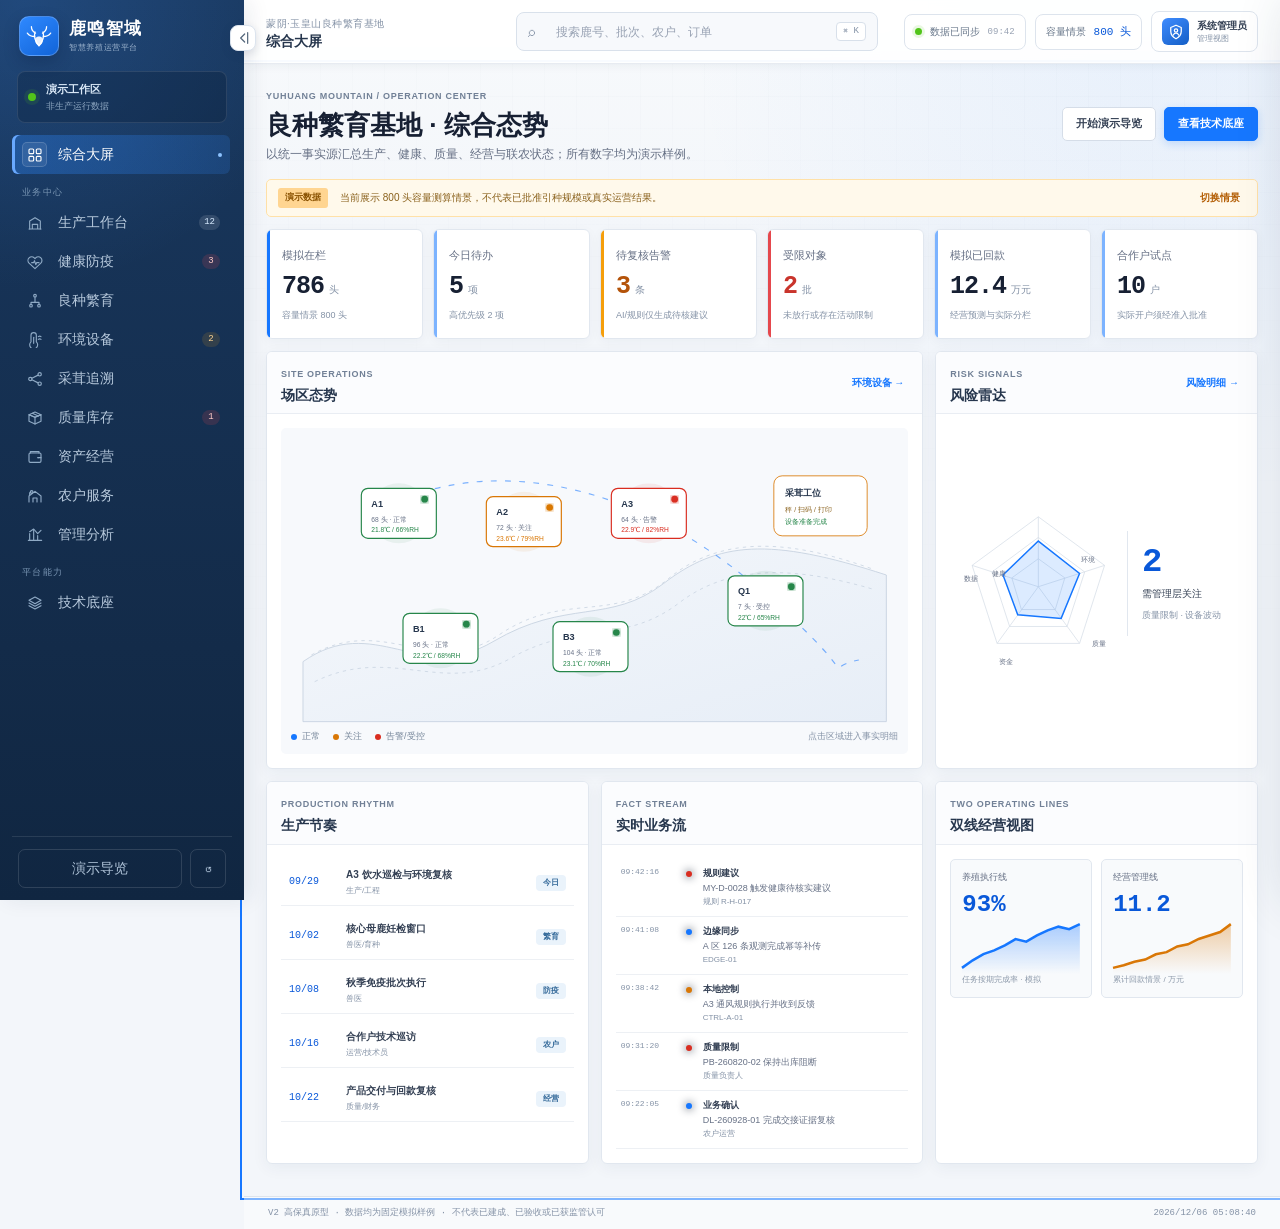
==== commit af2939f2: "refactor UI for enterprise operations" ====
--- a/index.html
+++ b/index.html
@@ -3,7 +3,7 @@
 <head>
   <meta charset="UTF-8">
   <meta name="viewport" content="width=device-width, initial-scale=1.0">
-  <meta name="theme-color" content="#07110f">
+  <meta name="theme-color" content="#183153">
   <title>鹿鸣智域｜梅花鹿智慧养殖演示平台</title>
   <link rel="stylesheet" href="css/style.css">
 </head>
@@ -20,7 +20,7 @@
         </div>
         <div>
           <strong>鹿鸣智域</strong>
-          <span>DEER INTELLIGENCE</span>
+          <span>智慧养殖运营平台</span>
         </div>
       </div>
       <button class="sidebar-collapse" data-action="toggle-sidebar" aria-label="收起导航栏" title="收起导航栏" aria-pressed="false">
@@ -29,7 +29,7 @@
 
       <div class="demo-stamp">
         <i></i>
-        <div><b>模拟演示环境</b><span>非生产运行数据</span></div>
+        <div><b>演示工作区</b><span>非生产运行数据</span></div>
       </div>
 
       <nav class="nav-list" id="nav-list">
@@ -75,7 +75,7 @@
         </div>
         <div class="topbar-right">
           <button class="sync-pill" data-action="sync-detail">
-            <i></i><span>中心已同步</span><small>09:42</small>
+            <i></i><span>数据已同步</span><small>09:42</small>
           </button>
           <button class="scenario-switch" data-action="scenario">
             <span>容量情景</span><b id="scenario-label">800 头</b>
--- a/css/style.css
+++ b/css/style.css
@@ -787,3 +787,420 @@
 @media (prefers-reduced-motion: reduce) {
   *, *::before, *::after { scroll-behavior: auto !important; animation-duration: .01ms !important; animation-iteration-count: 1 !important; transition-duration: .01ms !important; }
 }
+
+/* Enterprise operations theme: high information density, clear hierarchy, light workspace. */
+:root {
+  --bg: #f3f6fa;
+  --bg-deep: #e9eef5;
+  --sidebar: #183153;
+  --surface: #ffffff;
+  --surface-2: #f8fafc;
+  --surface-3: #eef4fb;
+  --line: #e4e9f0;
+  --line-strong: #cfd8e5;
+  --text: #172033;
+  --muted: #667085;
+  --dim: #8a97a8;
+  --green: #1677ff;
+  --green-2: #0b5fc7;
+  --mint: #0958d9;
+  --gold: #d97706;
+  --copper: #466582;
+  --red: #d92d20;
+  --blue: #1677ff;
+  --shadow: 0 12px 32px rgba(24, 49, 83, .12);
+  --font: "IBM Plex Sans", "Source Han Sans SC", "PingFang SC", "Microsoft YaHei", sans-serif;
+  --display: "Source Han Sans SC", "PingFang SC", "Microsoft YaHei", sans-serif;
+}
+
+html { color-scheme: light; }
+body {
+  background:
+    radial-gradient(circle at 92% 0, rgba(22, 119, 255, .07), transparent 31rem),
+    linear-gradient(180deg, #f8fafc 0, var(--bg) 230px);
+}
+body::before {
+  opacity: .5;
+  background-image:
+    linear-gradient(rgba(99, 115, 139, .035) 1px, transparent 1px),
+    linear-gradient(90deg, rgba(99, 115, 139, .035) 1px, transparent 1px);
+  background-size: 32px 32px;
+}
+button:focus-visible, input:focus-visible, [tabindex]:focus-visible {
+  outline-color: var(--blue);
+}
+::-webkit-scrollbar-thumb { background: #c5ceda; border-color: #f4f6f9; }
+.skip-link { background: var(--blue); color: #fff; }
+
+.app-shell { grid-template-columns: 244px minmax(0, 1fr); }
+.app-shell.sidebar-collapsed { grid-template-columns: 72px minmax(0, 1fr); }
+.sidebar {
+  padding: 16px 12px 12px;
+  border-right: 0;
+  background:
+    radial-gradient(circle at 10% 0, rgba(68, 149, 255, .18), transparent 18rem),
+    linear-gradient(180deg, #19385f, #132b49 72%, #102641);
+  box-shadow: 6px 0 20px rgba(22, 43, 72, .08);
+  backdrop-filter: none;
+}
+.sidebar-collapse {
+  top: 25px;
+  right: -12px;
+  border-color: #dce4ee;
+  background: #fff;
+  color: #52657a;
+  box-shadow: 0 3px 10px rgba(24, 49, 83, .15);
+}
+.sidebar-collapse:hover { color: var(--blue); border-color: #91caff; background: #f0f7ff; }
+.brand { gap: 10px; padding: 0 7px 15px; }
+.brand-mark {
+  width: 40px;
+  height: 40px;
+  color: #fff;
+  border-color: rgba(255, 255, 255, .22);
+  border-radius: 10px;
+  background: linear-gradient(145deg, #2f89ff, #1164d8);
+  box-shadow: 0 6px 16px rgba(0, 19, 54, .24);
+}
+.brand-mark svg { width: 28px; height: 28px; }
+.brand strong { color: #fff; font: 700 17px/1.1 var(--display); letter-spacing: .08em; }
+.brand span { color: #9db4ce; font: 8px/1 var(--font); letter-spacing: .08em; }
+.demo-stamp {
+  margin: 0 5px 12px;
+  padding: 9px 10px;
+  border-color: rgba(255, 255, 255, .1);
+  background: rgba(4, 21, 40, .25);
+}
+.demo-stamp i { background: #52c41a; box-shadow: 0 0 0 4px rgba(82, 196, 26, .12); }
+.demo-stamp b { color: #d8e7f6; }
+.demo-stamp span { color: #8da6c0; }
+.nav-section { margin: 14px 10px 6px; color: #7995b3; font-family: var(--font); }
+.nav-item {
+  min-height: 38px;
+  color: #b7c9dc;
+  border-radius: 6px;
+}
+.nav-item:hover { color: #fff; background: rgba(255, 255, 255, .08); transform: none; }
+.nav-item.active {
+  color: #fff;
+  background: linear-gradient(90deg, rgba(46, 137, 255, .34), rgba(46, 137, 255, .18));
+  box-shadow: inset 3px 0 #69a9ff;
+}
+.nav-item.active::after { background: #8dc3ff; box-shadow: none; }
+.nav-icon { color: #8faac5; border-color: transparent; border-radius: 5px; }
+.nav-item.active .nav-icon { color: #fff; border-color: rgba(255, 255, 255, .16); background: rgba(255, 255, 255, .08); }
+.nav-item em { color: #d8ebff; background: rgba(255, 255, 255, .12); }
+.nav-item em.warn { color: #ffd591; background: rgba(250, 173, 20, .13); }
+.nav-item em.danger { color: #ffccc7; background: rgba(255, 77, 79, .15); }
+.sidebar-foot { border-top-color: rgba(255, 255, 255, .1); }
+.ghost-button, .sidebar-foot .icon-button { color: #afc3d8; border-color: rgba(255, 255, 255, .13); }
+.ghost-button:hover, .sidebar-foot .icon-button:hover { color: #fff; border-color: rgba(255, 255, 255, .28); background: rgba(255, 255, 255, .08); }
+
+.topbar {
+  height: 64px;
+  grid-template-columns: minmax(230px, 1fr) minmax(300px, 500px) minmax(360px, 1fr);
+  padding: 0 22px;
+  border-bottom-color: #e7ebf1;
+  background: rgba(255, 255, 255, .94);
+  box-shadow: 0 2px 10px rgba(30, 55, 90, .05);
+  backdrop-filter: blur(14px);
+}
+.breadcrumb span { color: #8492a6; }
+.breadcrumb b { color: #26364d; font: 600 14px/1 var(--font); letter-spacing: 0; }
+.global-search {
+  padding: 8px 11px;
+  border-color: #d9e1eb;
+  background: #f7f9fc;
+  color: #8492a6;
+}
+.global-search:focus-within { border-color: #69a9ff; box-shadow: 0 0 0 3px rgba(22, 119, 255, .1); background: #fff; }
+.global-search input { color: var(--text); }
+.global-search input::placeholder { color: #98a2b3; }
+kbd { border-color: #d8e0ea; color: #8492a6; background: #fff; }
+.search-results {
+  border-color: #d9e1eb;
+  background: #fff;
+}
+.search-results button { color: #526174; }
+.search-results button:hover { background: #f0f6ff; color: #0958d9; }
+.sync-pill, .scenario-switch, .profile {
+  min-height: 36px;
+  border-color: #dde4ed;
+  background: #fff;
+}
+.sync-pill:hover, .scenario-switch:hover, .profile:hover { border-color: #91caff; background: #f7fbff; }
+.sync-pill i { background: #52c41a; box-shadow: 0 0 0 3px rgba(82, 196, 26, .12); }
+.sync-pill span, .scenario-switch span { color: #68778a; }
+.sync-pill small { color: #98a2b3; }
+.scenario-switch b { color: #0958d9; }
+.profile > span { background: linear-gradient(145deg, #3f8cff, #155fc6); color: #fff; }
+.profile b { color: #344054; }
+.profile small { color: #8492a6; }
+
+.main-content { max-width: 1680px; padding: 20px 22px 32px; }
+.app-footer { border-top-color: #dde4ed; color: #8492a6; background: rgba(255, 255, 255, .45); }
+.page-head { align-items: center; margin-bottom: 16px; }
+.eyebrow, .panel-head span { color: #718096; font-family: var(--font); font-weight: 600; letter-spacing: .08em; }
+.page-head h1 { margin: 5px 0 4px; color: #172033; font: 700 26px/1.2 var(--display); letter-spacing: 0; }
+.page-head p { color: #667085; }
+.primary-button, .secondary-button { min-height: 34px; padding: 7px 13px; border-radius: 5px; font-weight: 600; }
+.primary-button {
+  border-color: #1677ff;
+  color: #fff;
+  background: #1677ff;
+  box-shadow: 0 3px 8px rgba(22, 119, 255, .2);
+}
+.primary-button:hover { background: #0958d9; border-color: #0958d9; transform: none; box-shadow: 0 4px 12px rgba(22, 119, 255, .25); }
+.secondary-button { border-color: #d5dde8; color: #344054; background: #fff; }
+.secondary-button:hover { border-color: #69a9ff; color: #0958d9; background: #f7fbff; }
+.notice-banner {
+  margin-bottom: 12px;
+  padding: 8px 11px;
+  border-color: #ffe1a8;
+  border-radius: 5px;
+  background: #fff9eb;
+}
+.notice-banner > span { color: #8a5200; background: #ffd591; }
+.notice-banner p { color: #8a611c; }
+.notice-banner button { color: #b45f06; font-weight: 600; }
+
+.metric-grid { gap: 10px; }
+.metric {
+  min-height: 104px;
+  padding: 14px 15px;
+  border-color: #e1e7ef;
+  border-radius: 6px;
+  background: #fff;
+  box-shadow: 0 3px 12px rgba(24, 49, 83, .04);
+}
+.metric::before {
+  content: "";
+  position: absolute;
+  inset: 0 auto 0 0;
+  width: 3px;
+  background: #7cb3ff;
+}
+.metric::after { display: none; }
+.metric > span { color: #667085; font-size: 11px; }
+.metric b { color: #172033; font-size: 25px; }
+.metric em, .metric small { color: #8492a6; }
+.metric.accent::before { background: #1677ff; }
+.metric.warning::before { background: #f59e0b; }
+.metric.danger::before { background: #e5484d; }
+.metric.warning, .metric.danger, .metric.accent { border-top-color: #e1e7ef; }
+.metric.warning b { color: #b45309; }
+.metric.danger b { color: #c9342c; }
+
+.dashboard-grid, .content-grid, .analysis-grid, .workbench-grid { gap: 12px; }
+.panel {
+  border-color: #e1e7ef;
+  border-radius: 6px;
+  background: #fff;
+  box-shadow: 0 4px 16px rgba(24, 49, 83, .055);
+  overflow: hidden;
+}
+.panel-head { min-height: 52px; padding: 10px 14px; border-bottom-color: #e9edf3; background: #fbfcfe; }
+.panel-head h2 { color: #26364d; font: 600 14px/1.2 var(--font); letter-spacing: 0; }
+.panel-body { padding: 14px; }
+.text-button { color: #1677ff; font-weight: 600; }
+.text-button:hover { color: #0958d9; }
+.filter-button { border-color: #d9e1eb; color: #667085; background: #fff; }
+.filter-button.active { color: #0958d9; border-color: #91caff; background: #eaf4ff; }
+
+.site-map { padding: 2px; border-radius: 5px; background: #f7f9fc; }
+.site-map svg { height: 300px; }
+.contour { stroke: #cad5e2; }
+.data-route { stroke: rgba(22, 119, 255, .55); }
+.map-node rect { fill: #fff; }
+.map-node:hover rect, .map-node:focus rect { fill: #edf6ff; }
+.map-legend { padding: 0 8px 8px; color: #76869a; }
+.map-legend em { color: #8492a6; }
+.radar-grid { stroke: #d5dde7; }
+.radar-shape { fill: rgba(22, 119, 255, .15); stroke: #1677ff; }
+.radar-vertex { fill: #1677ff; stroke: #fff; }
+.risk-summary { border-left-color: #e1e7ef; }
+.risk-summary b { color: #0958d9; }
+.risk-summary span { color: #344054; }
+.risk-summary small { color: #8492a6; }
+.radar-wrap:hover .radar-grid { stroke: #a9b8ca; }
+.radar-wrap:hover .radar-shape { fill: rgba(22, 119, 255, .22); stroke: #0958d9; filter: drop-shadow(0 0 8px rgba(22, 119, 255, .24)); }
+.radar-wrap:hover .risk-summary { background: #f7fbff; }
+.calendar-list button, .event-stream button { border-bottom-color: #edf0f4; }
+.calendar-list button:hover, .event-stream button:hover { background: #f5f9ff; }
+.calendar-list time { color: #0958d9; }
+.calendar-list b, .event-stream b { color: #344054; }
+.calendar-list span, .event-stream time, .event-stream small { color: #8492a6; }
+.event-stream span { color: #667085; }
+.dual-track button {
+  border-color: #e1e7ef;
+  border-radius: 5px;
+  background: #f8fafc;
+}
+.dual-track button:hover { border-color: #91caff; background: #f0f7ff; }
+.dual-track b { color: #0958d9; }
+
+.badge { padding: 2px 7px; border: 0; border-radius: 4px; font-weight: 600; }
+.badge.success { color: #287d3c; background: #eaf7ec; }
+.badge.warning { color: #a85d00; background: #fff4d6; }
+.badge.danger { color: #c9342c; background: #ffebe9; }
+.badge.neutral { color: #356a9a; background: #eaf3fb; }
+.progress { background: #e8edf3; border-radius: 99px; }
+.progress i { background: linear-gradient(90deg, #3c8cff, #1677ff); border-radius: inherit; }
+.task-row { border-bottom-color: #edf0f4; }
+.task-row b { color: #344054; }
+.split-summary > div, .evidence-grid > div, .resilience-grid > div { border-left-color: #1677ff; background: #f5f9ff; }
+.split-summary span, .evidence-grid span, .resilience-grid span { color: #667085; }
+
+th { padding: 10px; border-bottom-color: #dce3ec; color: #667085; background: #f6f8fb; }
+td { padding: 11px 10px; border-bottom-color: #edf0f4; color: #526174; }
+tbody tr:hover { background: #f5f9ff; }
+td b { color: #26364d; }
+.identity > i { background: #e8f3ff; color: #0958d9; }
+.inline-search input { border-color: #d9e1eb; background: #fff; color: var(--text); }
+.inline-search input:focus { border-color: #69a9ff; box-shadow: 0 0 0 3px rgba(22, 119, 255, .08); }
+
+.alert-card { border-color: #e1e7ef; background: #fff; }
+.alert-card:hover, .alert-card.selected { background: #f5f9ff; border-color: #91caff; }
+.alert-card b { color: #344054; }
+.alert-card p { color: #667085; }
+.workflow-column { background: #f5f7fa; border-top-color: #8ca4bf; }
+.workflow-column h3 { color: #667085; }
+.workflow-column h3 em { background: #e3eefb; color: #0958d9; }
+.workflow-ticket { border-color: #dce3ec; border-radius: 4px; background: #fff; }
+.workflow-ticket:hover { border-color: #91caff; box-shadow: 0 2px 8px rgba(22, 119, 255, .08); }
+.workflow-ticket b { color: #0958d9; }
+.timeline time { color: #0958d9; }
+.timeline i { border-color: #1677ff; }
+.bar-chart { border-bottom-color: #dce3ec; }
+.bar-chart i { background: linear-gradient(to top, #1677ff, #69a9ff); box-shadow: none; }
+.trend-value b { color: #0958d9; }
+.control-stack > div { border-left-color: #1677ff; background: #f5f9ff; }
+.control-stack .critical { border-color: #d92d20; color: #b42318; background: #fff4f2; }
+.identity-stack > div { border-left-color: #1677ff; background: #f5f9ff; }
+.gate-list > div { background: #f7f9fc; }
+.gate-list i.ok { color: #287d3c; background: #eaf7ec; }
+.gate-list i.bad { color: #c9342c; background: #ffebe9; }
+.blocked-button { border-color: #f1aaa6; background: #fff2f0; color: #b42318; }
+.empty-state > span { color: #1677ff; }
+.donut { background: conic-gradient(#1677ff 0 28%, #69a9ff 28% 46%, #f59e0b 46% 64%, #7f8fa3 64% 82%, #d5dce5 82% 100%); }
+.donut::before { background: #fff; }
+.minimum-data > div { border-bottom-color: #edf0f4; }
+.minimum-data i { border-color: #91caff; color: #0958d9; background: #eef7ff; }
+.formula { border-color: #ffe1a8; background: #fff9eb; color: #855000; }
+.formula span { color: #a16207; }
+.rule-callout { border-left-color: #f59e0b; background: #fff9eb; }
+.equation span, .equation strong { border-color: #dce3ec; background: #f7f9fc; }
+.equation strong { color: #0958d9; border-color: #91caff; background: #eef7ff; }
+.definition-list button { border-color: #e1e7ef; border-radius: 5px; background: #fff; }
+.definition-list button:hover { border-color: #91caff; background: #f5f9ff; }
+.definition-list b { color: #344054; }
+.definition-list em { color: #0958d9; }
+
+.architecture-stack { border-color: #dce3ec; border-radius: 6px; background: #fff; }
+.architecture-stack::after { background: linear-gradient(90deg, transparent, rgba(22, 119, 255, .05), transparent); }
+.arch-side { border-left-color: #f59e0b; background: #fff9eb; }
+.arch-side span { color: #925b08; }
+.arch-layer { border-color: #dce3ec; background: #fbfcfe; }
+.arch-layer b { color: #26364d; }
+.arch-layer span { color: #667085; background: #fff; }
+.arch-layer.app { border-color: #91caff; }
+.arch-layer.service { border-color: #82c7a0; }
+.arch-layer.data { border-color: #b9a7e8; }
+.arch-layer.edge { border-color: #ffd591; }
+.arch-split > div { border-color: #dce3ec; background: #f7f9fc; }
+.control-rail { border-color: #f1aaa6; color: #a14b46; background: #fff8f7; }
+.release-path > div { border-color: #dce3ec; }
+.release-path .active { border-color: #91caff; background: #f0f7ff; }
+.release-path .active i { color: #0958d9; border-color: #1677ff; }
+
+.scrim { background: rgba(18, 32, 51, .32); }
+.drawer {
+  border-left-color: #d8e0e9;
+  background: #fff;
+  box-shadow: -18px 0 50px rgba(24, 49, 83, .16);
+}
+.drawer-head, .modal-head { border-bottom-color: #e4e9f0; background: #f8fafc; }
+.drawer-head span, .modal-head span { color: #667085; }
+.drawer-head h2, .modal-head h2 { color: #26364d; font-family: var(--font); }
+.close-button { border-color: #d8e0e9; color: #667085; background: #fff; }
+.close-button:hover { color: #0958d9; border-color: #91caff; }
+.detail-hero { border-color: #cfe3fb; background: #f0f7ff; }
+.detail-hero h3 { color: #26364d; font-family: var(--font); }
+.detail-grid > div { border-color: #e1e7ef; background: #f8fafc; }
+.detail-grid b { color: #344054; }
+.detail-section h3 { color: #526174; }
+.evidence-list > div { border-left-color: #1677ff; background: #f5f9ff; color: #526174; }
+.modal-wrap { background: rgba(18, 32, 51, .36); }
+.modal { border-color: #d8e0e9; border-radius: 7px; background: #fff; }
+.modal-body { color: #667085; }
+.form-grid input, .form-grid select, .form-grid textarea { border-color: #d8e0e9; background: #fff; color: #172033; }
+.toast { border-color: #d8e0e9; border-left-color: #1677ff; background: #fff; }
+
+@media (max-width: 1260px) {
+  .app-shell { grid-template-columns: 218px minmax(0, 1fr); }
+  .app-shell.sidebar-collapsed { grid-template-columns: 72px minmax(0, 1fr); }
+}
+
+@media (max-width: 980px) {
+  .app-shell { display: block; }
+  .sidebar {
+    position: fixed;
+    left: 0;
+    width: 244px;
+    transform: translateX(-105%);
+    box-shadow: 20px 0 50px rgba(14, 35, 61, .25);
+  }
+  .sidebar.open { transform: translateX(0); }
+  .sidebar-collapse { display: none; }
+  .sidebar-collapsed .sidebar { padding: 16px 12px 12px; }
+  .sidebar-collapsed .brand { justify-content: flex-start; padding: 0 7px 15px; }
+  .sidebar-collapsed .brand > div:last-child,
+  .sidebar-collapsed .demo-stamp > div,
+  .sidebar-collapsed .nav-section,
+  .sidebar-collapsed .nav-item > span:not(.nav-icon),
+  .sidebar-collapsed .nav-item em,
+  .sidebar-collapsed .sidebar-foot .ghost-button { display: block; }
+  .sidebar-collapsed .demo-stamp { justify-content: flex-start; margin: 0 5px 12px; padding: 9px 10px; }
+  .sidebar-collapsed .nav-item {
+    width: 100%;
+    display: grid;
+    grid-template-columns: 28px 1fr auto;
+    justify-content: initial;
+    margin: 0;
+    padding: 7px 10px;
+  }
+  .sidebar-collapsed .sidebar-foot { justify-content: initial; padding: 12px 6px 0; }
+  .sidebar-collapsed .sidebar-foot .ghost-button { flex: 1; }
+  .menu-button { display: block; }
+  .topbar {
+    height: auto;
+    min-height: 66px;
+    grid-template-columns: minmax(0, 1fr) auto;
+    padding: 10px 14px;
+  }
+  .topbar-center { grid-column: 1 / -1; grid-row: 2; }
+  .topbar-right .scenario-switch { display: none; }
+  .main-content { padding: 18px 14px 28px; }
+  .page-head { align-items: flex-start; }
+}
+
+@media (max-width: 640px) {
+  .topbar-right .sync-pill, .topbar-right .profile { display: none; }
+  .page-head { display: block; }
+  .main-content { padding: 16px 12px 26px; }
+  .page-head h1 { font-size: 22px; }
+  .page-actions { margin-top: 14px; }
+  .page-actions button { flex: 1; }
+  .metric-grid, .metric-grid.compact { grid-template-columns: 1fr 1fr; }
+  .metric { min-height: 94px; }
+  .notice-banner { align-items: flex-start; flex-wrap: wrap; }
+  .notice-banner p { flex-basis: calc(100% - 76px); }
+  .site-map { overflow-x: auto; }
+  .radar-wrap { grid-template-columns: 1fr; }
+  .risk-summary { border-left: 0; border-top: 1px solid var(--line); }
+  .dual-track, .split-summary, .evidence-grid, .resilience-grid, .definition-list, .arch-split, .release-path { grid-template-columns: 1fr 1fr; }
+  .control-rail { flex-wrap: wrap; }
+  .control-rail small { width: 100%; margin: 0; text-align: center; }
+  .app-footer { display: block; padding: 9px 14px; }
+  .form-grid, .detail-grid { grid-template-columns: 1fr; }
+}
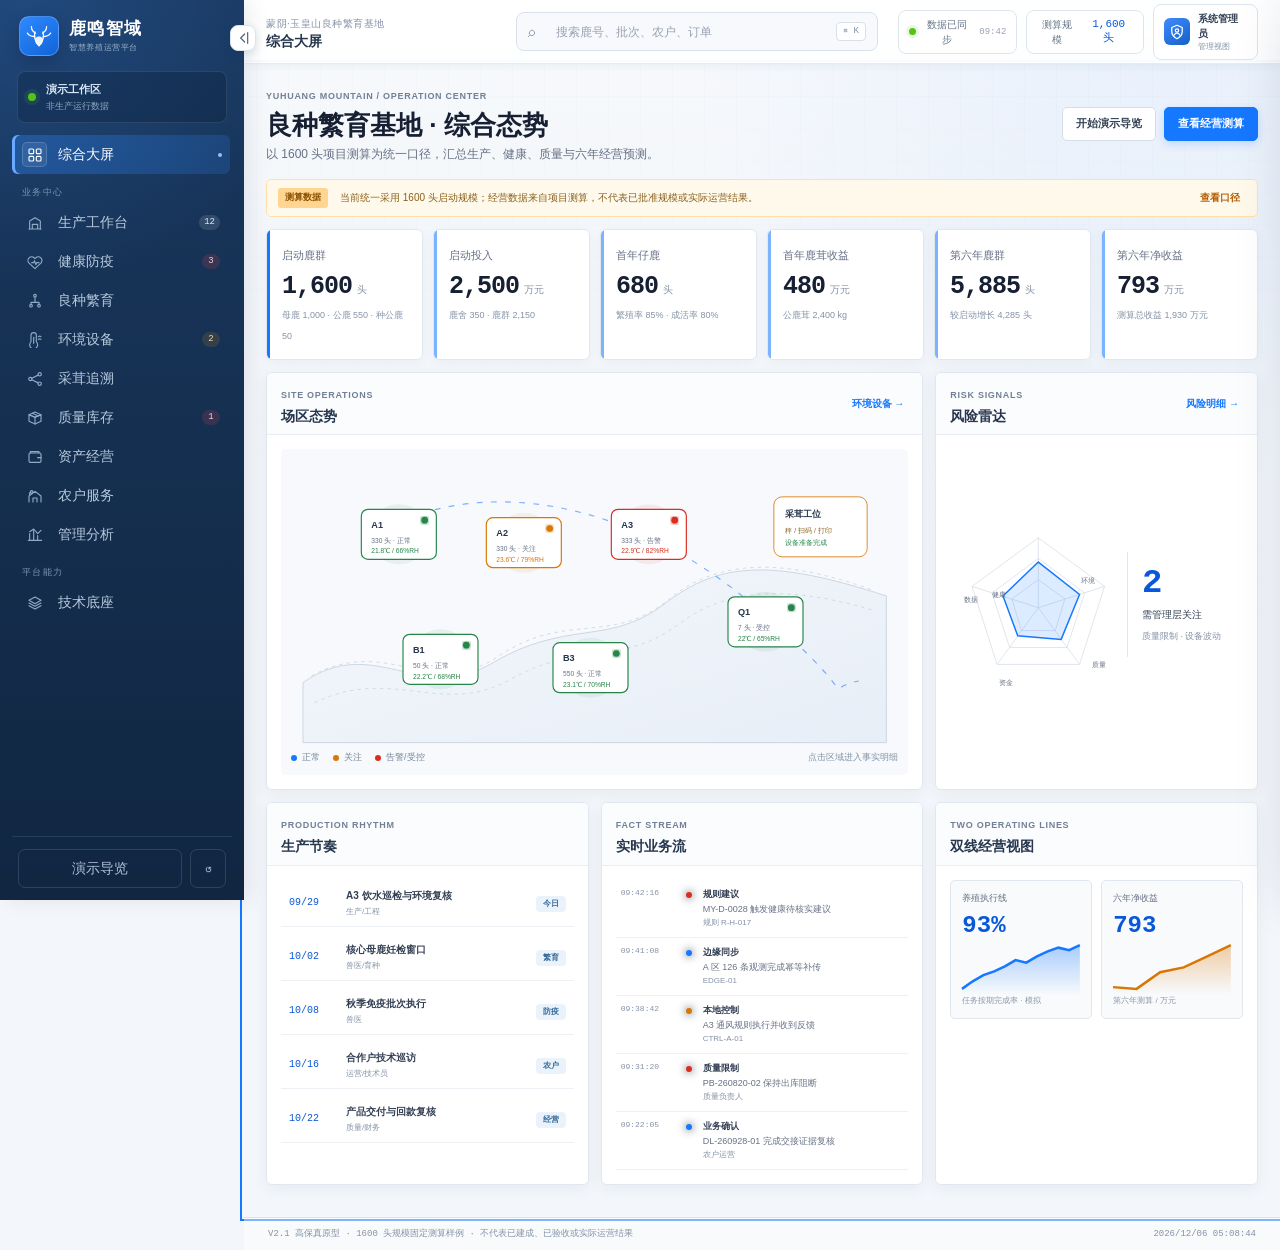
==== commit 8426d8f8: "update platform for 1600-head projection" ====
--- a/index.html
+++ b/index.html
@@ -78,7 +78,7 @@
             <i></i><span>数据已同步</span><small>09:42</small>
           </button>
           <button class="scenario-switch" data-action="scenario">
-            <span>容量情景</span><b id="scenario-label">800 头</b>
+            <span>测算规模</span><b id="scenario-label">1,600 头</b>
           </button>
           <button class="profile" data-action="profile" aria-label="当前用户：系统管理员">
             <span><svg viewBox="0 0 24 24" aria-hidden="true"><path d="M12 3 5 6v5c0 4.6 2.8 8 7 10 4.2-2 7-5.4 7-10V6l-7-3Z"/><circle cx="12" cy="10" r="2.2"/><path d="M8.5 16c.7-1.6 1.9-2.4 3.5-2.4s2.8.8 3.5 2.4"/></svg></span><div><b>系统管理员</b><small>管理视图</small></div>
@@ -88,7 +88,7 @@
 
       <main id="app-main" class="main-content" tabindex="-1"></main>
       <footer class="app-footer">
-        <span>V2 高保真原型 · 数据均为固定模拟样例 · 不代表已建成、已验收或已获监管认可</span>
+        <span>V2.1 高保真原型 · 1600 头规模固定测算样例 · 不代表已建成、已验收或实际运营结果</span>
         <span id="clock">2026-09-29 09:42:18</span>
       </footer>
     </div>
--- a/css/style.css
+++ b/css/style.css
@@ -629,6 +629,43 @@
 .donut b, .donut small { display: block; }.donut b { font: 700 16px var(--mono); }.donut small { color: var(--dim); font-size: 7px; }
 .legend-list { display: grid; gap: 7px; color: var(--muted); font-size: 8px; }
 .legend-list span { display: flex; align-items: center; gap: 7px; }.legend-list i { width: 8px; height: 8px; }
+.projection-legend {
+  display: flex;
+  gap: 18px;
+  margin-top: -8px;
+  color: var(--muted);
+  font-size: 9px;
+}
+.projection-legend span { display: flex; align-items: center; gap: 6px; }
+.projection-legend i { width: 8px; height: 8px; border-radius: 50%; }
+.projection-legend .revenue { background: var(--blue); }
+.projection-legend .profit { background: var(--gold); }
+.assumption-grid { display: grid; grid-template-columns: repeat(3, 1fr); gap: 9px; }
+.assumption-grid > div {
+  min-height: 72px;
+  display: grid;
+  align-content: center;
+  padding: 11px;
+  border: 1px solid var(--line);
+  border-left: 3px solid var(--blue);
+  background: var(--surface-2);
+}
+.assumption-grid span, .assumption-grid b { display: block; }
+.assumption-grid span { color: var(--muted); font-size: 9px; }
+.assumption-grid b { margin-top: 7px; color: var(--text); font: 700 14px var(--mono); }
+.projection-table { margin: -14px; }
+.projection-table table { min-width: 900px; }
+.projection-table th:not(:first-child), .projection-table td:not(:first-child) { text-align: right; }
+.projection-table th:first-child, .projection-table td:first-child { position: sticky; left: 0; z-index: 1; }
+.projection-table th:first-child { background: #f6f8fb; }
+.projection-table td:first-child { background: #fff; }
+.projection-table tr:hover td:first-child { background: #f5f9ff; }
+.projection-table tr.revenue td:not(:first-child) { color: #287d3c; }
+.projection-table tr.cost td:not(:first-child) { color: #b42318; }
+.projection-table tr.net { background: #fff9eb; }
+.projection-table tr.net td { color: #8a5200; font-weight: 700; }
+.projection-table tr.net td:first-child { background: #fff9eb; }
+.projection-note { color: var(--dim) !important; font: 9px var(--font) !important; letter-spacing: 0 !important; text-transform: none !important; }
 .minimum-data { display: grid; gap: 7px; }
 .minimum-data > div { display: flex; gap: 9px; align-items: center; padding: 8px; border-bottom: 1px solid var(--line); }
 .minimum-data i { width: 21px; height: 21px; display: grid; place-items: center; border: 1px solid var(--green-2); color: var(--green); font: 8px var(--mono); font-style: normal; }
@@ -776,6 +813,7 @@
   .radar-wrap { grid-template-columns: 1fr; }
   .risk-summary { border-left: 0; border-top: 1px solid var(--line); }
   .dual-track, .split-summary, .evidence-grid, .resilience-grid, .definition-list, .arch-split, .release-path { grid-template-columns: 1fr 1fr; }
+  .assumption-grid { grid-template-columns: 1fr 1fr; }
   .control-rail { flex-wrap: wrap; }
   .control-rail small { width: 100%; margin: 0; text-align: center; }
   .app-footer { display: block; padding: 9px 14px; }
